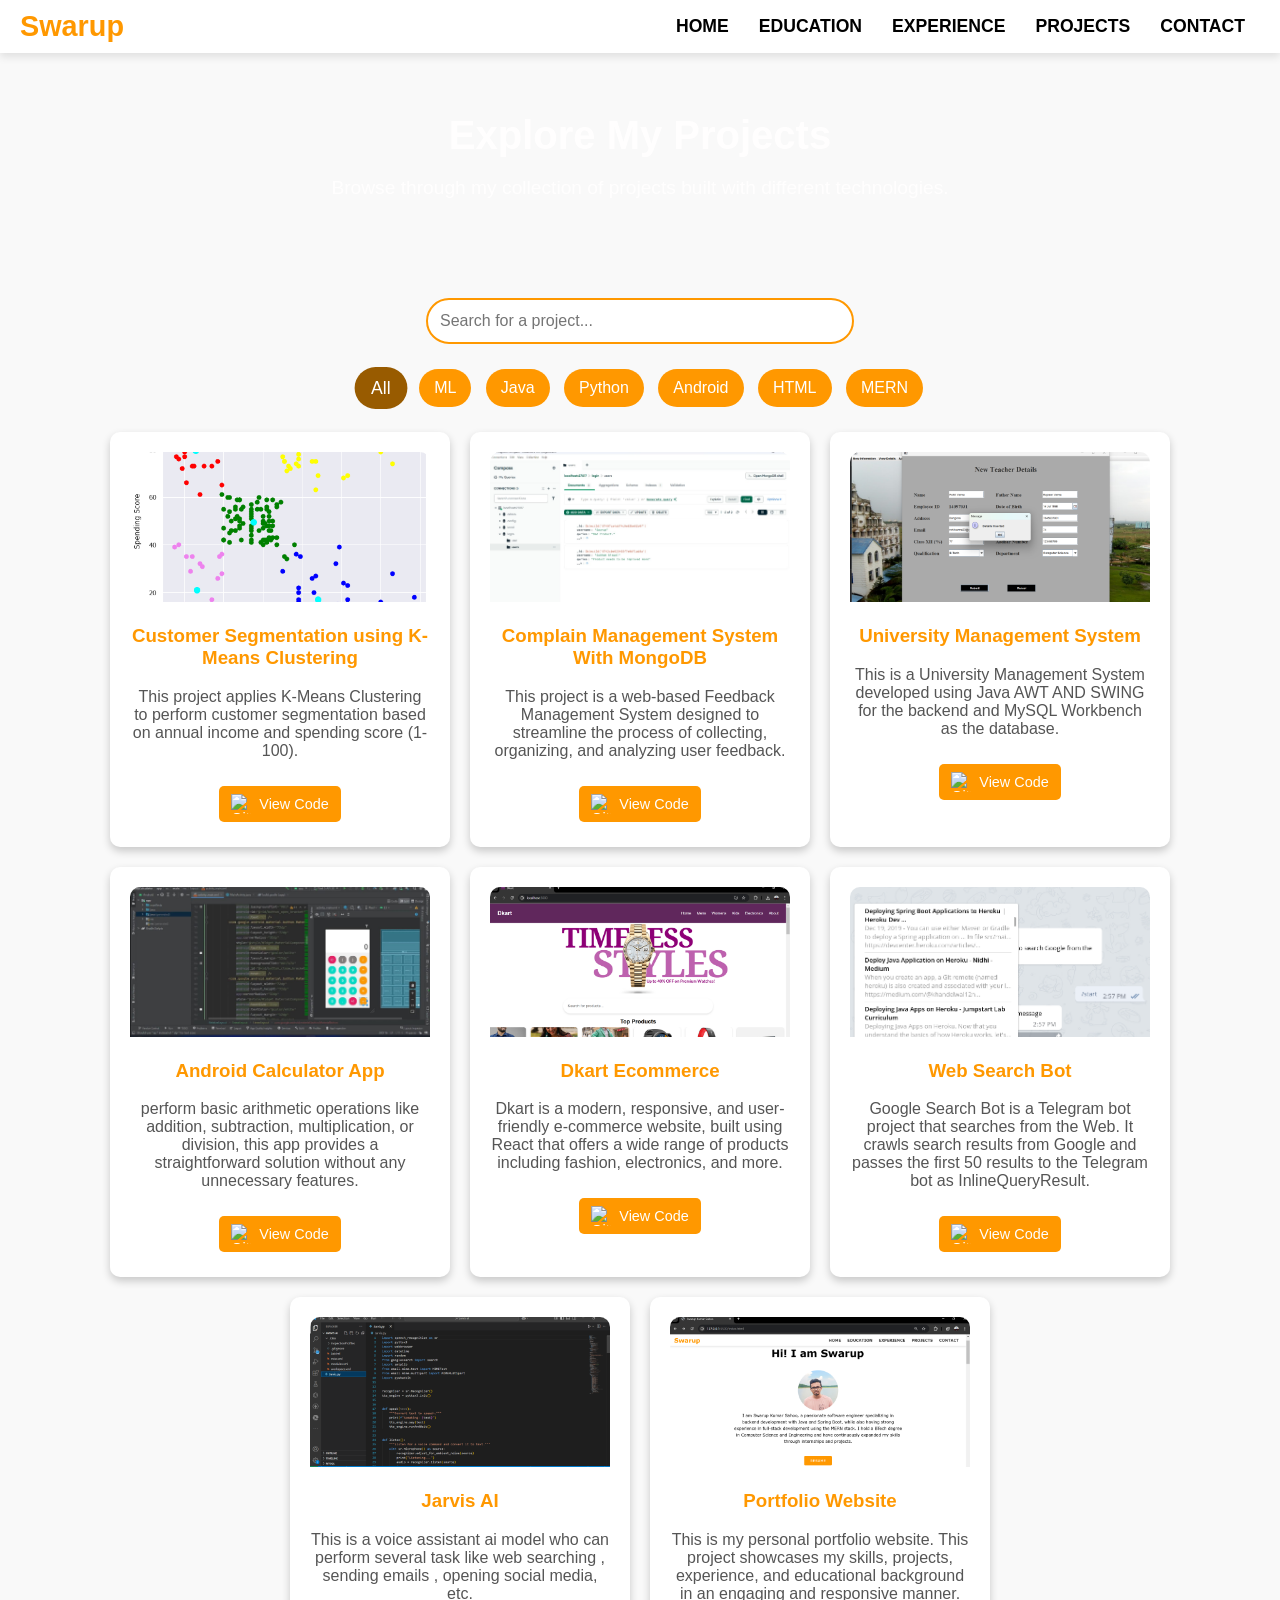
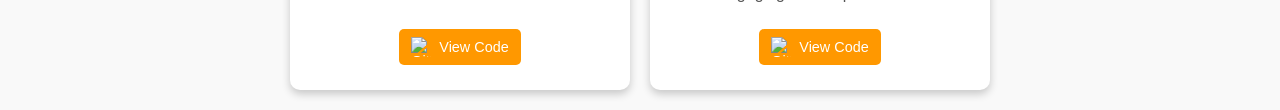
==== project.html @ b8c7da6b "my portfolio" ====
<!DOCTYPE html>
<html lang="en">
<head>
    <meta charset="UTF-8">
    <meta name="viewport" content="width=device-width, initial-scale=1.0">
    <title>My Projects</title>
    <link rel="stylesheet" href="styles_project.css">
</head>
<body>
    <!-- Navbar -->
    <nav class="navbar">
        <div class="logo"><a href="index.html">Swarup</a></div>
        <div class="hamburger" id="hamburger">
            <span></span>
            <span></span>
            <span></span>
        </div>
        <ul class="nav-links" id="nav-links">
            <li><a href="index.html">Home</a></li>
            <li><a href="index.html">Education</a></li>
            <li><a href="index.html">Experience</a></li>
            <li><a href="index.html">Projects</a></li>
            <li><a href="index.html">Contact</a></li>
        </ul>
    </nav>

    <!-- Hero Section -->
    <section class="hero-section">
        <h1>Explore My Projects</h1>
        <p>Browse through my collection of projects built with different technologies.</p>
    </section>

    <!-- Search & Filter -->
    <section class="search-filter">
        <input 
            type="text" 
            id="searchBar" 
            placeholder="Search for a project..." 
            onkeyup="searchProjects()"
        >

        <!-- Filter Buttons -->
        <div class="filter-buttons">
            <button class="filter-btn active" onclick="filterProjects('all')">All</button>
            <button class="filter-btn" onclick="filterProjects('ML')">ML</button>
            <button class="filter-btn" onclick="filterProjects('Java')">Java</button>
            <button class="filter-btn" onclick="filterProjects('Python')">Python</button>
            <button class="filter-btn" onclick="filterProjects('Android')">Android</button>
            <button class="filter-btn" onclick="filterProjects('HTML')">HTML</button>
            <button class="filter-btn" onclick="filterProjects('MERN')">MERN</button>


        </div>
    </section>

    <section id="projects" class="projects-container">


        <!-- Project 7 -->
        <div class="project-card" data-category="ML" data-title="Customer Segmentation">
            <img src="/img/p7.png" alt="Project Image" class="project-image">
            <h3>Customer Segmentation using K-Means Clustering</h3>
            <p>This project applies K-Means Clustering to perform customer segmentation based on annual income and spending score (1-100).</p>
            <a href="https://github.com/swarup-kumar-sahoo/Customer-Segmentation-using-K-Means-Clustering" target="_blank" class="github-btn">
                <img src="https://cdn-icons-png.flaticon.com/512/733/733609.png" alt="GitHub" class="github-icon"> View Code
            </a>
        </div>

        <!-- Project 6 -->
        <div class="project-card" data-category="MERN" data-title="Complain Management">
            <img src="/img/p4.jpg" alt="Project Image" class="project-image">
            <h3>Complain Management System With MongoDB</h3>
            <p>This project is a web-based Feedback Management System designed to streamline the process of collecting, organizing, and analyzing user feedback.</p>
            <a href="https://github.com/username/chat-application" target="_blank" class="github-btn">
                <img src="https://cdn-icons-png.flaticon.com/512/733/733609.png" alt="GitHub" class="github-icon"> View Code
            </a>
        </div>

        <!-- Project 5 -->
        <div class="project-card" data-category="Java" data-title="University Management">
            <img src="/img/p1.png" alt="Project Image" class="project-image">
            <h3>University Management System</h3>
            <p>This is a University Management System developed using Java AWT AND SWING for the backend and MySQL Workbench as the database.</p>
            <a href="https://github.com/swarup-kumar-sahoo/university-management-system-using-java-mysql" target="_blank" class="github-btn">
                <img src="https://cdn-icons-png.flaticon.com/512/733/733609.png" alt="GitHub" class="github-icon"> View Code
            </a>
        </div>
    
        <!-- Project 4 -->
        <div class="project-card" data-category="Android" data-title="Android Calculator App">
            <img src="/img/p3.jpg" alt="Project Image" class="project-image">
            <h3>Android Calculator App</h3>
            <p>perform basic arithmetic operations like addition, subtraction, multiplication, or division, this app provides a straightforward solution without any unnecessary features.</p>
            <a href="https://github.com/swarup-kumar-sahoo/Android-Calculator-App" target="_blank" class="github-btn">
                <img src="https://cdn-icons-png.flaticon.com/512/733/733609.png" alt="GitHub" class="github-icon"> View Code
            </a>
        </div>

        <!-- Project 3 -->
        <div class="project-card" data-category="MERN" data-title="Ecommerce Dkart Website">
            <img src="/img/p2.png" alt="Project Image" class="project-image">
            <h3>Dkart Ecommerce</h3>
            <p> Dkart is a modern, responsive, and user-friendly e-commerce website, built using React  that offers a wide range of products including fashion, electronics, and more.</p>
            <a href="https://github.com/swarup-kumar-sahoo/Dkart-Ecommerce-Website" target="_blank" class="github-btn">
                <img src="https://cdn-icons-png.flaticon.com/512/733/733609.png" alt="GitHub" class="github-icon"> View Code
            </a>
        </div>

        <!-- Project 2 -->
        <div class="project-card" data-category="Python" data-title="Web Google Search Bot">
            <img src="/img/p6.png" alt="Project Image" class="project-image">
            <h3>Web Search Bot</h3>
            <p>Google Search Bot is a Telegram bot project that searches from the Web. It crawls search results from Google and passes the first 50 results to the Telegram bot as InlineQueryResult.</p>
            <a href="https://github.com/swarup-kumar-sahoo/web-search-bot" target="_blank" class="github-btn">
                <img src="https://cdn-icons-png.flaticon.com/512/733/733609.png" alt="GitHub" class="github-icon"> View Code
            </a>
        </div>

         <!-- Project 1 -->
         <div class="project-card" data-category="Python" data-title="Jarvis ai">
            <img src="/img/p5.png" alt="Project Image" class="project-image">
            <h3>Jarvis AI</h3>
            <p>This is a voice assistant ai model who can perform several task like web searching , sending emails , opening social media, etc.</p>
            <a href="https://github.com/swarup-kumar-sahoo/jarvis-ai" target="_blank" class="github-btn">
                <img src="https://cdn-icons-png.flaticon.com/512/733/733609.png" alt="GitHub" class="github-icon"> View Code
            </a>
        </div>

        <!-- Project  -->
        <div class="project-card" data-category="HTML" data-title="Portfolio Website">
            <img src="/img/p8.png" alt="Project Image" class="project-image">
            <h3>Portfolio Website</h3>
            <p>This is my personal portfolio website.  This project showcases my skills, projects, experience, and educational background in an engaging and responsive manner.</p>
            <a href="https://github.com/swarup-kumar-sahoo/my-portfolio" target="_blank" class="github-btn">
                <img src="https://cdn-icons-png.flaticon.com/512/733/733609.png" alt="GitHub" class="github-icon"> View Code
            </a>
        </div>





    </section>
    

    <script src="script.js"></script>
</body>
</html>
---- styles_project.css ----
/* General Styling */
body {
    margin: 0;
    font-family:Verdana, Geneva, Tahoma, sans-serif;
    background-color: #f9f9f9;
    color: #333;
}

/* Navbar Styles */
.navbar {
    position: sticky;
    top: 0;
    display: flex;
    justify-content: space-between;
    align-items: center;
    background-color: #ffffff;
    padding: 10px 20px;
    box-shadow: 0 4px 8px rgba(0, 0, 0, 0.1);
    z-index: 1000;
    transition: background-color 0.3s ease;
}

.navbar .logo {
    font-size: 1.8rem;
    font-weight: bold;
    color: #ffffff;
}

.navbar .logo a{
    text-decoration: none;
    color: #ff9800;
}

.navbar .nav-links {
    display: flex;
    list-style: none;
    margin: 0;
    padding: 0;
}

.navbar .nav-links li {
    margin: 0 15px;
}

.navbar .nav-links a {
    text-decoration: none;
    font-size: 1.1rem;
    color: #000000;
    text-transform: uppercase;
    font-weight: 600;
    transition: color 0.3s ease, transform 0.3s ease;
}

.navbar .nav-links a:hover {
    color: #ff9800;
    transform: scale(1.1);
}

.navbar .hamburger {
    display: none;
    flex-direction: column;
    justify-content: space-around;
    width: 30px;
    height: 25px;
    background: transparent;
    border: none;
    cursor: pointer;
}

.navbar .hamburger span {
    display: block;
    height: 4px;
    width: 100%;
    background-color: #333;
    transition: all 0.3s ease;
}

/* Mobile Styles */
@media (max-width: 768px) {
    .navbar .nav-links {
        display: none;
        flex-direction: column;
        position: absolute;
        top: 60px;
        right: 20px;
        background-color: #ffffff;
        padding: 20px;
        border-radius: 10px;
        box-shadow: 0 4px 10px rgba(0, 0, 0, 0.1);
    }

    .navbar .nav-links li {
        margin: 10px 0;
    }

    .navbar .hamburger {
        display: flex;
    }

    .navbar.open .nav-links {
        display: flex;
    }

    .navbar.open .hamburger span:nth-child(1) {
        transform: rotate(45deg);
        position: relative;
        top: 8px;
    }

    .navbar.open .hamburger span:nth-child(2) {
        opacity: 0;
    }

    .navbar.open .hamburger span:nth-child(3) {
        transform: rotate(-45deg);
        position: relative;
        top: -8px;
    }
}


/* Hero Section */
.hero-section {
    text-align: center;
    background-color: #f9f9f9;
    background-image: url("https://encrypted-tbn0.gstatic.com/images?q=tbn:ANd9GcQ3hSTauV6CamAWjXmkeLBOKEMTLK5oCULG0A&s");
    color: #fffefe;
    padding: 60px 20px;
    animation: fadeIn 1.5s ease-in-out;
}

.hero-section h1 {
    margin: 0;
    font-size: 2.5rem;
}

.hero-section p {
    font-size: 1.2rem;
}

/* Search and Filter */
.search-filter {
    text-align: center;
    margin: 20px 0;
}

#searchBar {
    padding: 12px;
    width: 80%;
    max-width: 400px;
    border: 2px solid #ff9800;
    border-radius: 25px;
    font-size: 1rem;
}

.filter-buttons {
    margin-top: 20px;
}

.filter-btn {
    padding: 10px 15px;
    margin: 5px;
    background-color: #ff9800;
    color: white;
    border: none;
    border-radius: 20px;
    cursor: pointer;
    font-size: 1rem;
    transition: all 0.3s ease;
}

.filter-btn.active,
.filter-btn:hover {
    background-color: #985b00;
    transform: scale(1.1);
}

/* Projects Section */
.projects-container {
    display: flex;
    flex-wrap: wrap;
    justify-content: center;
    gap: 20px;
    margin: 20px;
}

.project-card {
    background: white;
    border-radius: 10px;
    box-shadow: 0 4px 8px rgba(0, 0, 0, 0.2);
    width: 300px;
    text-align: center;
    padding: 20px;
    transition: transform 0.3s ease, box-shadow 0.3s ease;
}

.project-card:hover {
    transform: translateY(-10px);
    box-shadow: 0 8px 16px rgba(0, 0, 0, 0.3);
}

.project-card h3 {
    color: #ff9800;
}

.project-card p {
    font-size: 1rem;
    color: #555;
}

/* Animations */
@keyframes fadeIn {
    from {
        opacity: 0;
    }
    to {
        opacity: 1;
    }
}

/* Project Card Image */
.project-image {
    width: 100%;
    height: 150px;
    object-fit: cover;
    border-radius: 10px 10px 0 0;
}

/* GitHub Button */
.github-btn {
    display: inline-flex;
    align-items: center;
    justify-content: center;
    margin-top: 10px;
    padding: 8px 12px;
    text-decoration: none;
    background-color: #ff9800;
    color: white;
    font-size: 0.9rem;
    border-radius: 5px;
    transition: background-color 0.3s ease;
}

.github-btn:hover {
    background-color: #985b00;
    transform: scale(1.05);
}

/* GitHub Icon */
.github-icon {
    width: 20px;
    height: 20px;
    margin-right: 8px;
}
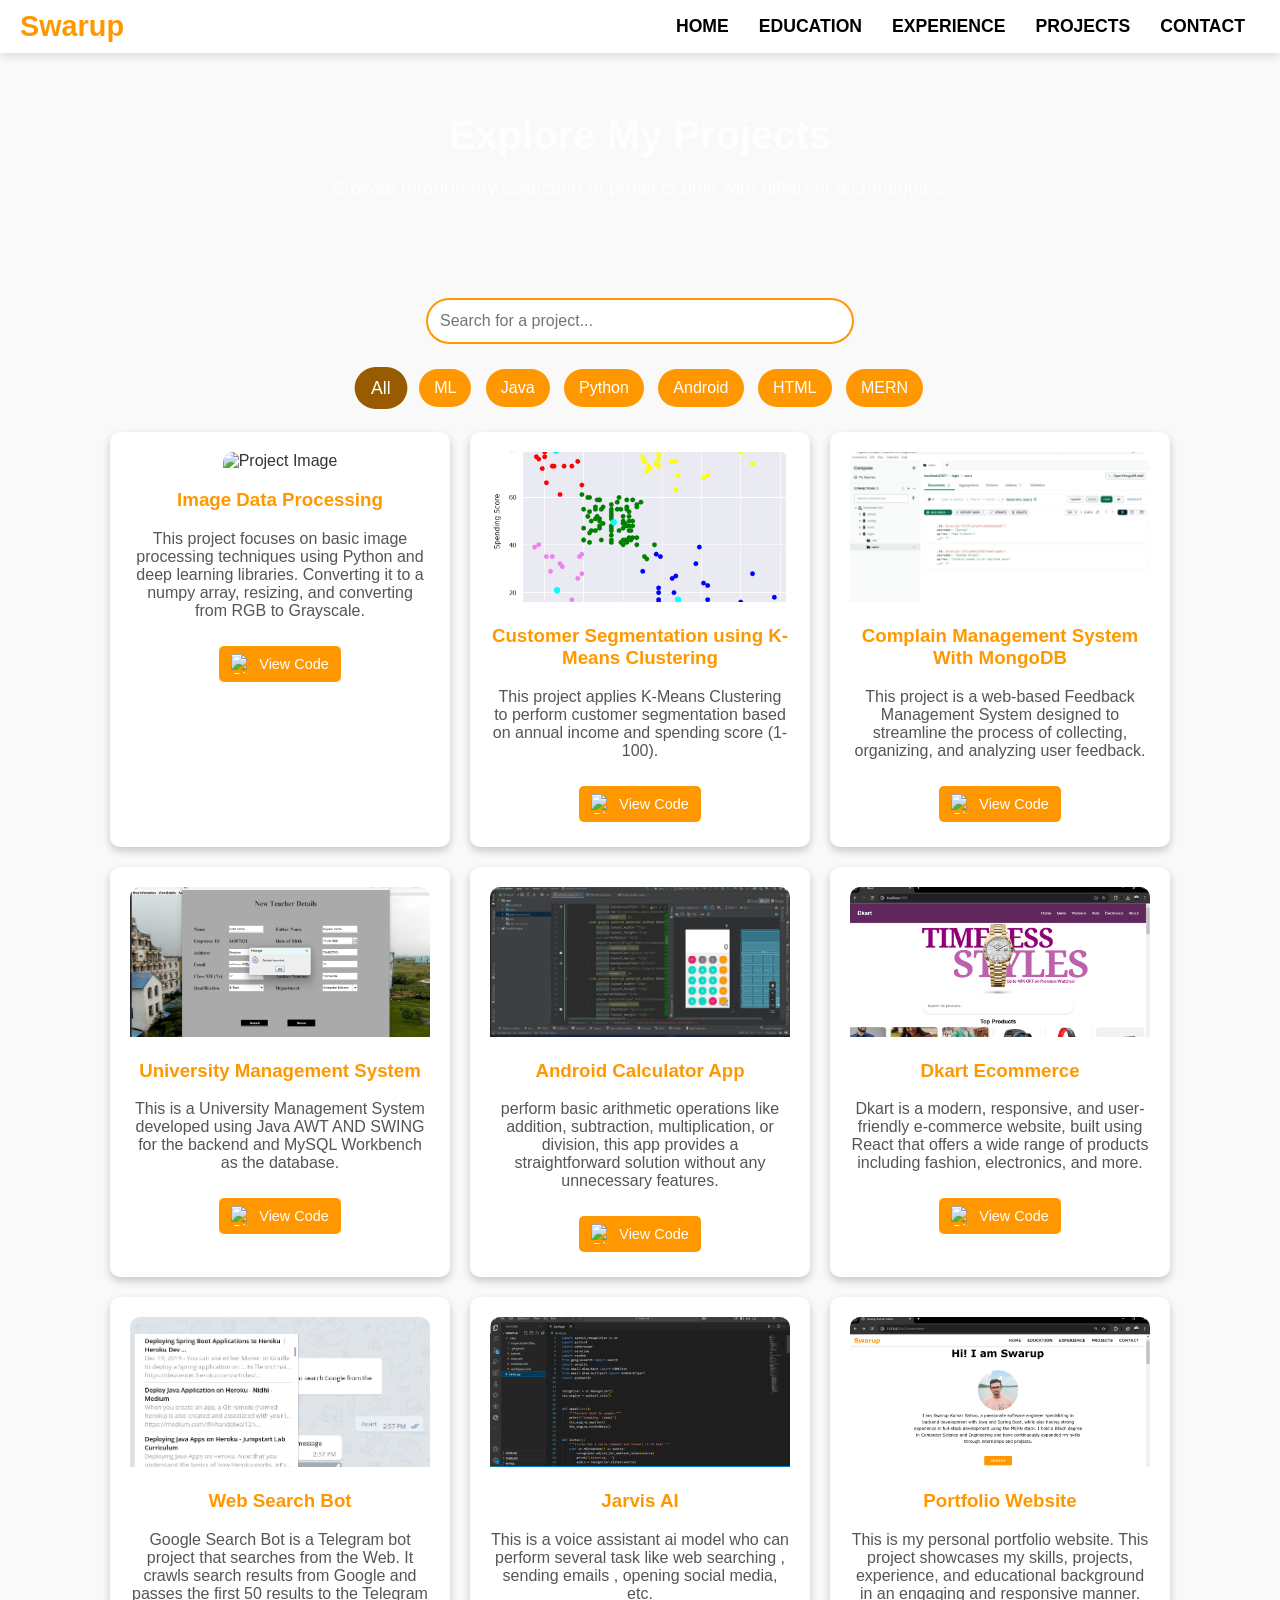
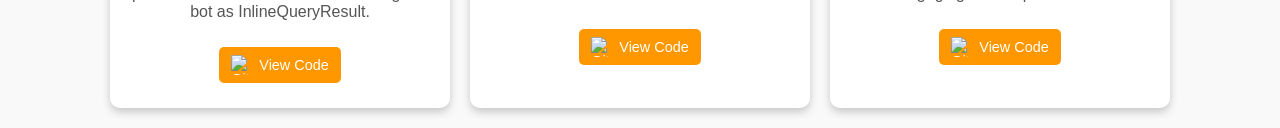
==== commit 46dab269: "Update project.html" ====
--- a/project.html
+++ b/project.html
@@ -54,6 +54,16 @@
     </section>
 
     <section id="projects" class="projects-container">
+
+         <!-- Project 8 -->
+        <div class="project-card" data-category="ML" data-title="Image Data Processing">
+            <img src="/img/p9.png" alt="Project Image" class="project-image">
+            <h3>Image Data Processing</h3>
+            <p>This project focuses on basic image processing techniques using Python and deep learning libraries. Converting it to a numpy array, resizing, and converting from RGB to Grayscale.</p>
+            <a href="https://github.com/swarup-kumar-sahoo/image-data-processing-deep-learning" target="_blank" class="github-btn">
+                <img src="https://cdn-icons-png.flaticon.com/512/733/733609.png" alt="GitHub" class="github-icon"> View Code
+            </a>
+        </div>
 
 
         <!-- Project 7 -->
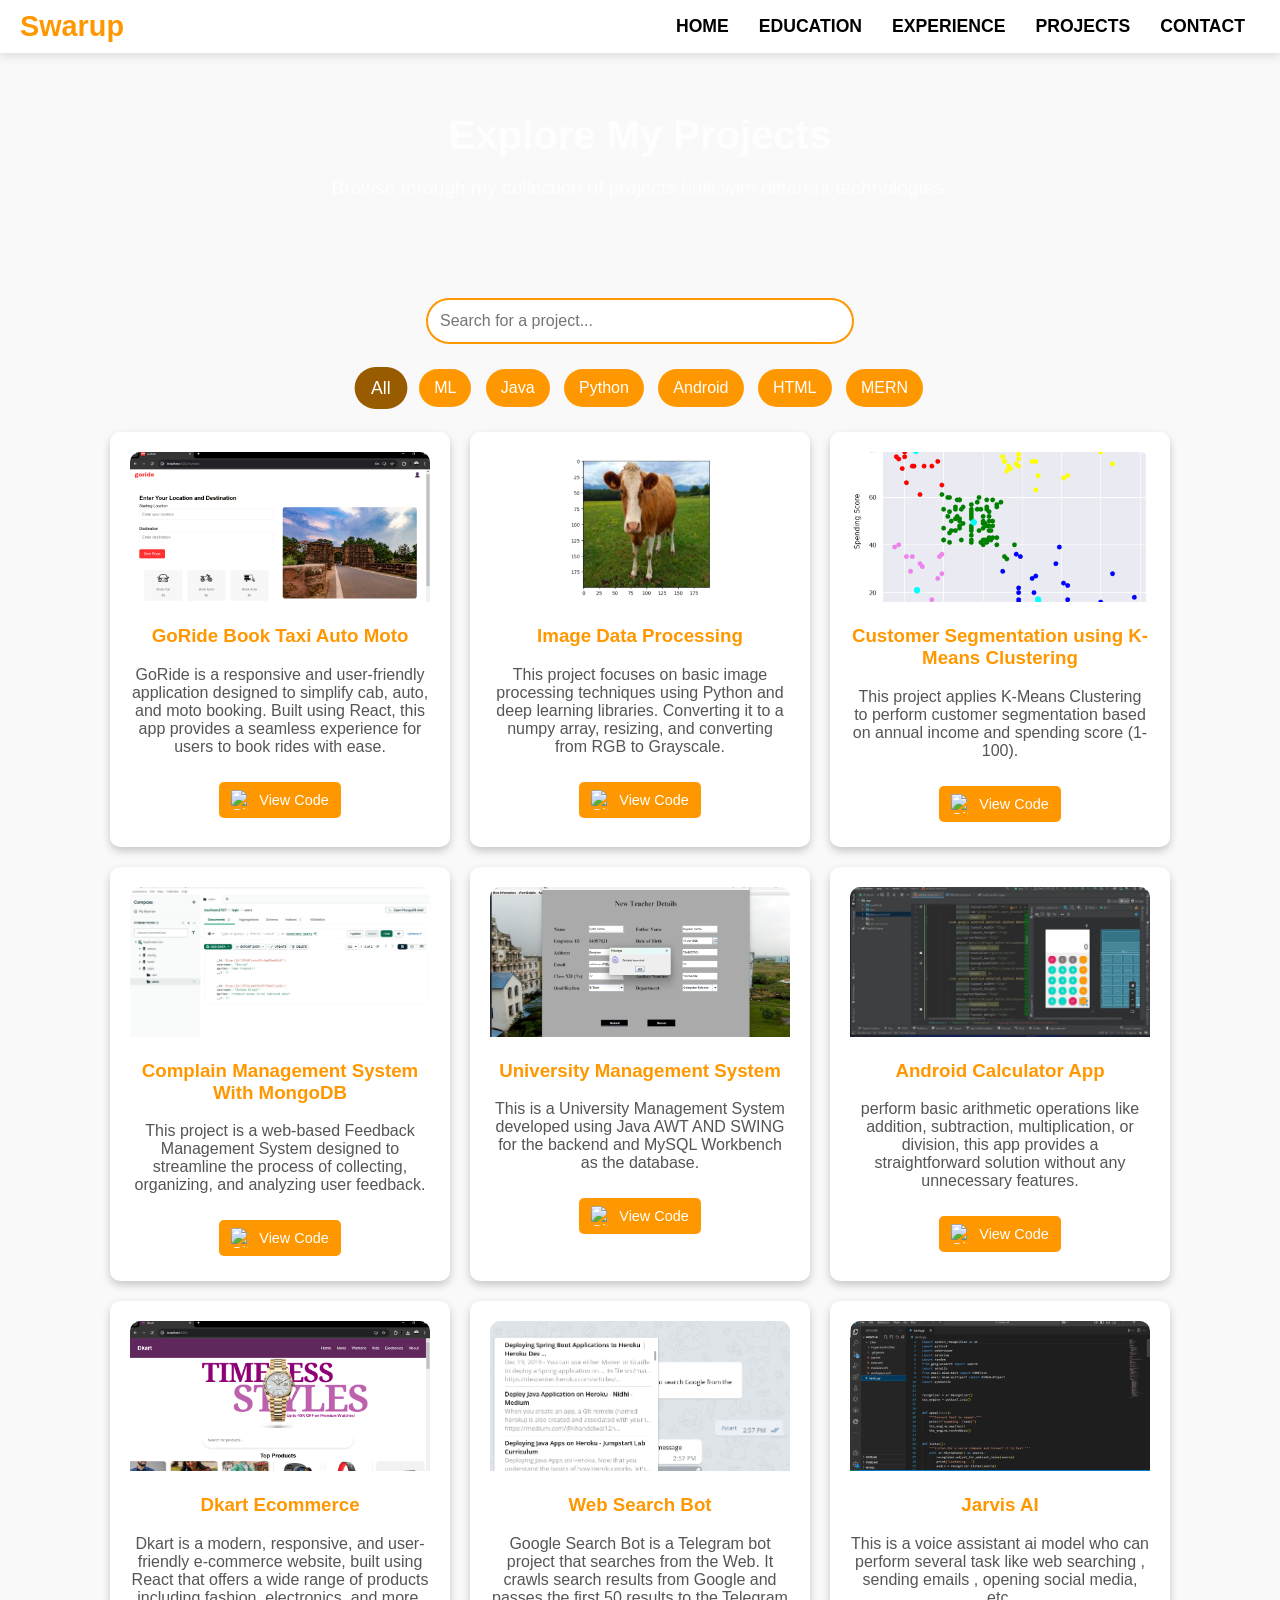
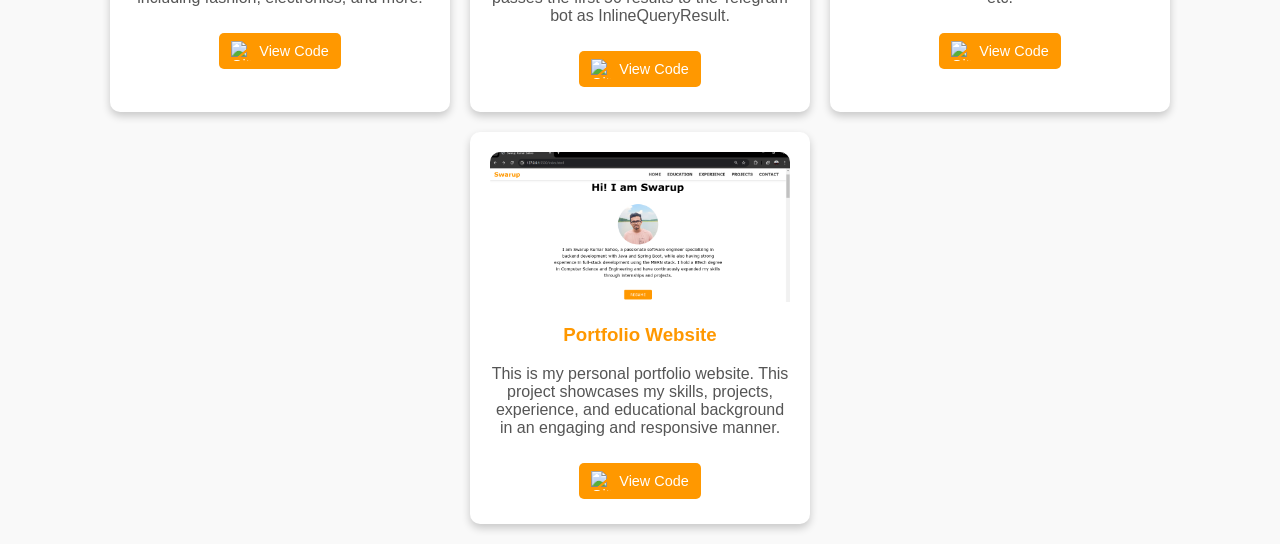
==== commit e2cf361f: "project.html" ====
--- a/project.html
+++ b/project.html
@@ -54,6 +54,16 @@
     </section>
 
     <section id="projects" class="projects-container">
+
+        <!-- Project 9 -->
+        <div class="project-card" data-category="ML" data-title="Image Data Processing">
+            <img src="/img/p10.png" alt="Project Image" class="project-image">
+            <h3>GoRide Book Taxi Auto Moto</h3>
+            <p>GoRide is a responsive and user-friendly application designed to simplify cab, auto, and moto booking. Built using React, this app provides a seamless experience for users to book rides with ease.</p>
+            <a href="https://github.com/swarup-kumar-sahoo/GoRide-Book-Taxi-Auto-Moto/tree/main" target="_blank" class="github-btn">
+                <img src="https://cdn-icons-png.flaticon.com/512/733/733609.png" alt="GitHub" class="github-icon"> View Code
+            </a>
+        </div>
 
          <!-- Project 8 -->
         <div class="project-card" data-category="ML" data-title="Image Data Processing">
